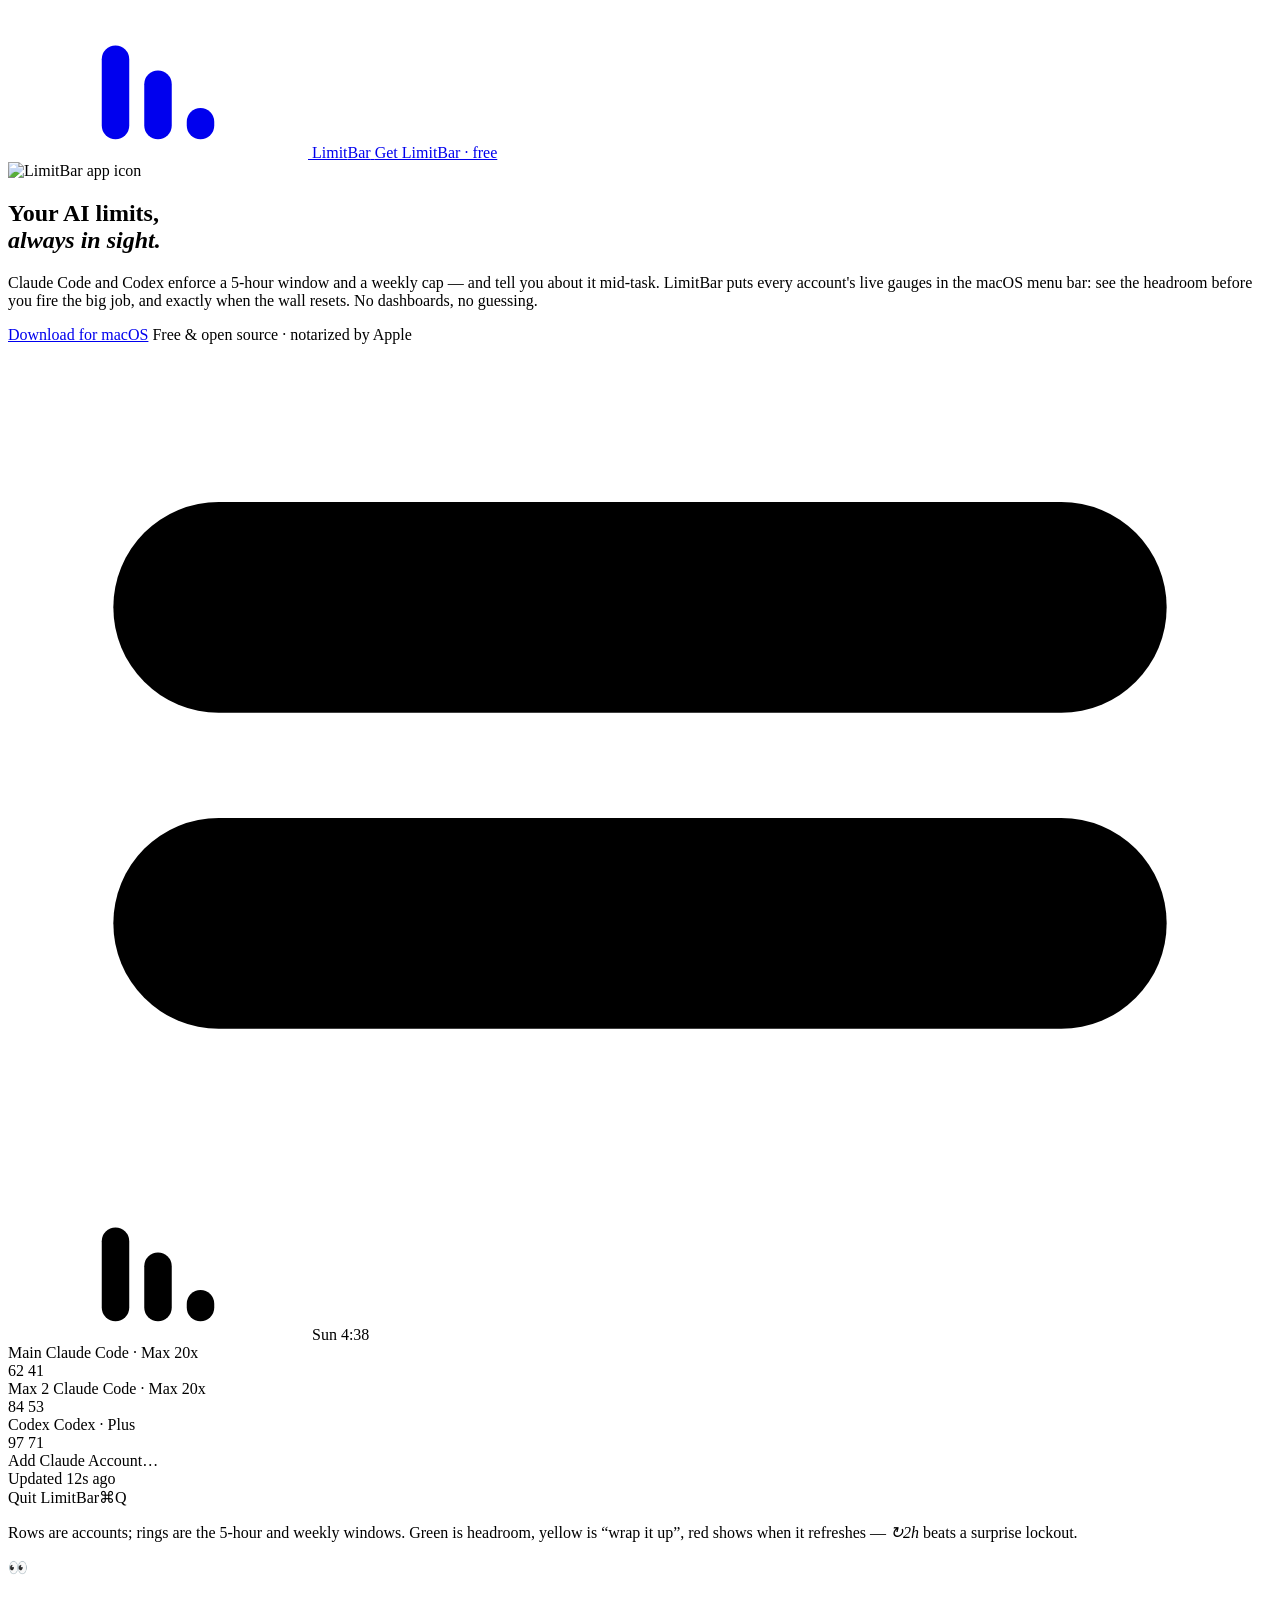
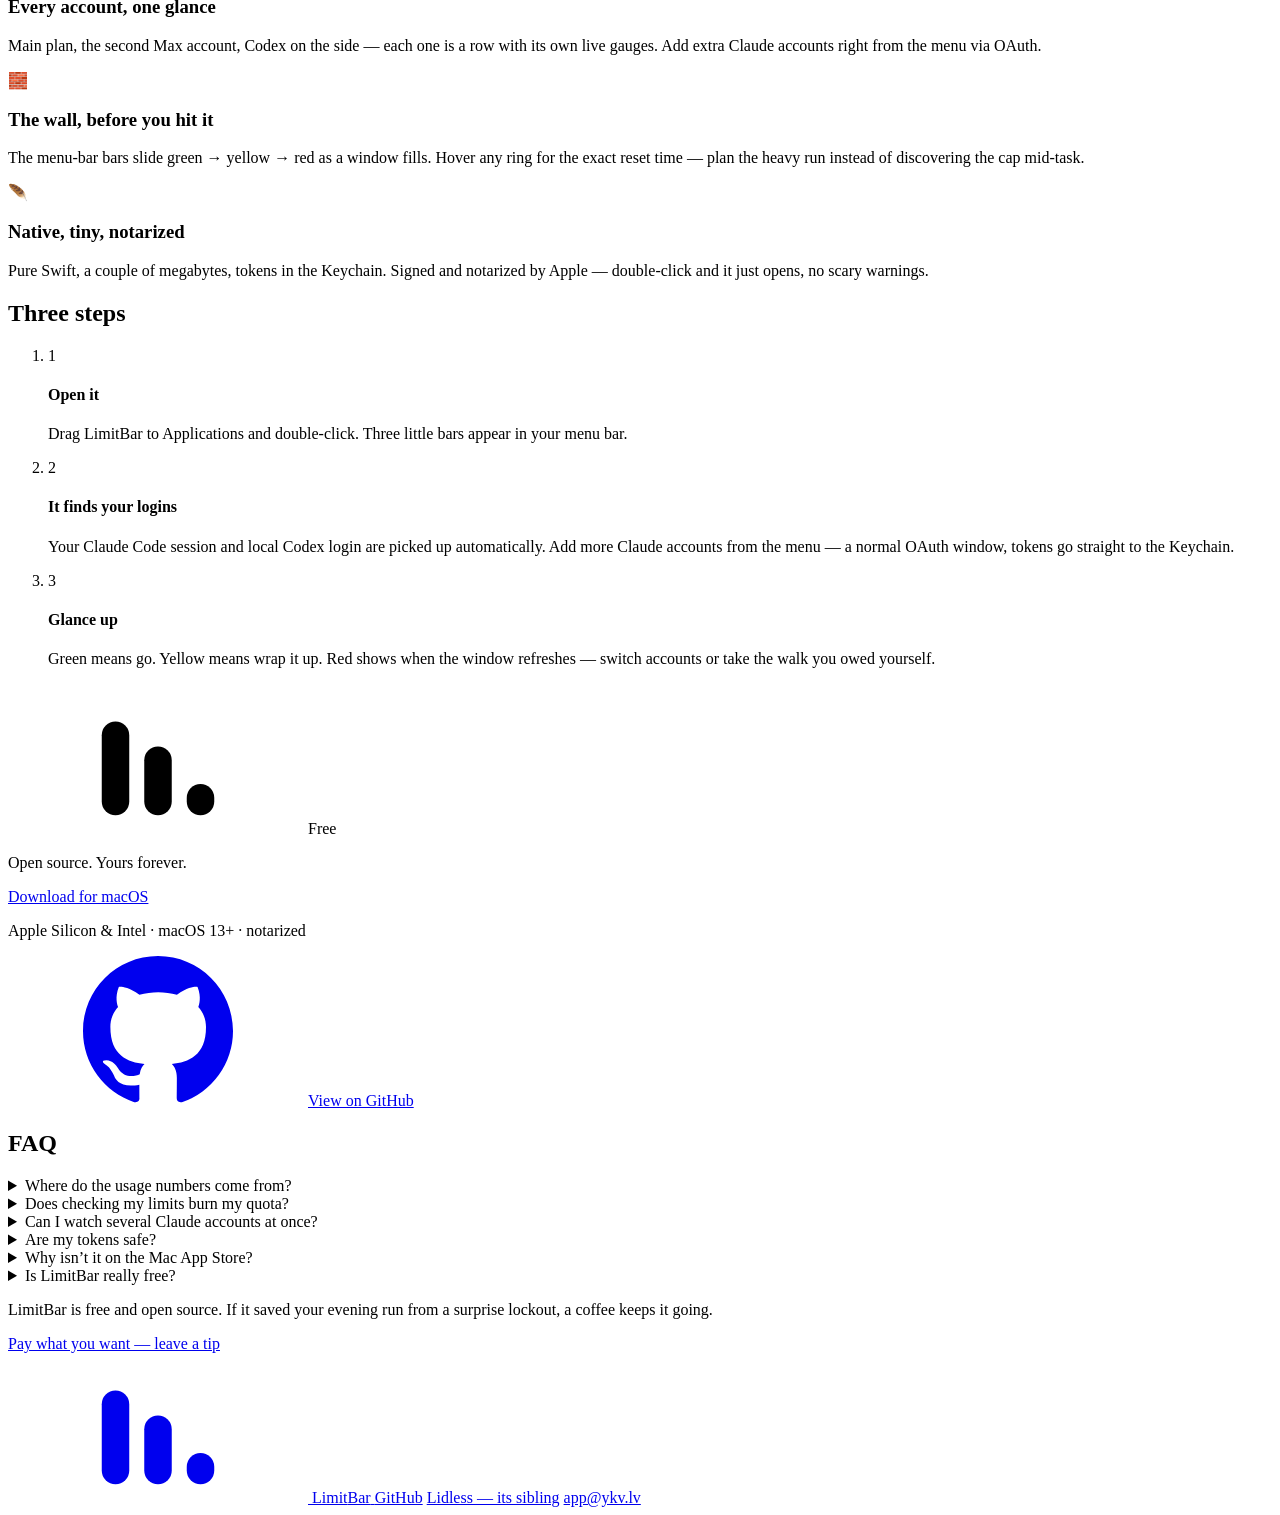
==== site/index.html @ d076dbce "feat: Umami-трекер на лендинге — сайт LimitBar заведён в stats.ykv.lv site-id 6cb26f94-9604-4eef-96f" ====
<!DOCTYPE html>
<html lang="en">
<head>
<meta charset="UTF-8" />
<meta name="viewport" content="width=device-width, initial-scale=1" />
<title>LimitBar — Claude Code &amp; Codex usage limits in your Mac menu bar</title>
<meta name="description" content="LimitBar is a tiny macOS menu-bar app that shows your Claude Code and Codex usage limits live — the 5-hour window and the weekly cap, for every account you run. Know there's headroom before you fire the big job, and see exactly when the wall resets. Free, open source, notarized by Apple." />
<meta name="keywords" content="claude code usage limit, claude code rate limit tracker, claude 5 hour window, claude weekly limit, codex usage limit, chatgpt codex quota, anthropic usage monitor menu bar, claude max limits, ai coding agent limits mac" />
<meta name="author" content="NORM — app@ykv.lv" />
<link rel="canonical" href="https://limitbar.app/" />
<meta property="og:title" content="LimitBar — your AI limits, always in sight" />
<meta property="og:description" content="Claude Code &amp; Codex usage across every account — live gauges in the macOS menu bar. 5-hour window, weekly cap, reset times. Free &amp; open source, notarized by Apple." />
<meta property="og:image" content="https://limitbar.app/assets/og.png" />
<meta property="og:image:width" content="1280" />
<meta property="og:image:height" content="640" />
<meta property="og:url" content="https://limitbar.app/" />
<meta property="og:type" content="website" />
<meta name="twitter:card" content="summary_large_image" />
<meta name="twitter:title" content="LimitBar — Claude Code &amp; Codex limits in your menu bar" />
<meta name="twitter:description" content="Live usage gauges for every Claude Code and Codex account — 5-hour window, weekly cap, reset times. Free &amp; open source." />
<meta name="twitter:image" content="https://limitbar.app/assets/og.png" />
<meta name="theme-color" content="#0a0a0e" />
<link rel="icon" type="image/png" sizes="32x32" href="/favicon-32.png" />
<link rel="icon" type="image/png" sizes="16x16" href="/favicon-16.png" />
<link rel="apple-touch-icon" href="/apple-touch-icon.png" />
<link rel="preconnect" href="https://fonts.googleapis.com" />
<link rel="preconnect" href="https://fonts.gstatic.com" crossorigin />
<link href="https://fonts.googleapis.com/css2?family=Inter:wght@400;500;600;700&family=Instrument+Serif:ital@0;1&display=swap" rel="stylesheet" />
<link rel="stylesheet" href="/styles.css" />
<script defer src="https://stats.ykv.lv/script.js" data-website-id="6cb26f94-9604-4eef-96fb-fe29b905bd7e"></script>

<script type="application/ld+json">
{
  "@context": "https://schema.org",
  "@type": "SoftwareApplication",
  "name": "LimitBar",
  "applicationCategory": "DeveloperApplication",
  "operatingSystem": "macOS 13 Ventura or later",
  "softwareVersion": "0.1",
  "description": "A tiny macOS menu-bar app that shows Claude Code and Codex usage limits live — the 5-hour window and the weekly cap for every account, with reset times. Built for developers running AI coding agents on subscription plans.",
  "url": "https://limitbar.app/",
  "downloadUrl": "https://github.com/sshykvlv/limitbar/releases/latest",
  "softwareHelp": "https://github.com/sshykvlv/limitbar",
  "license": "https://opensource.org/license/mit",
  "featureList": [
    "Live 5-hour and weekly usage gauges for Claude Code and Codex",
    "Multiple accounts side by side — add extra Claude accounts via OAuth",
    "Menu-bar bars turn yellow and red as a window fills up",
    "Exact reset times on hover, refresh countdown when a window is exhausted",
    "Tokens stay in the macOS Keychain; talks only to the official usage endpoints",
    "Universal binary (Apple Silicon + Intel), signed and notarized by Apple"
  ],
  "offers": { "@type": "Offer", "price": "0", "priceCurrency": "USD" },
  "author": { "@type": "Organization", "name": "NORM", "email": "app@ykv.lv" }
}
</script>
<script type="application/ld+json">
{
  "@context": "https://schema.org",
  "@type": "FAQPage",
  "mainEntity": [
    {
      "@type": "Question",
      "name": "Where do the usage numbers come from?",
      "acceptedAnswer": { "@type": "Answer", "text": "From the official usage endpoints, with your own tokens: Claude accounts use the same OAuth usage API the Claude apps read, and Codex uses your existing local login. The gauges show the same 5-hour and weekly windows the services enforce." }
    },
    {
      "@type": "Question",
      "name": "Does checking my limits burn my quota?",
      "acceptedAnswer": { "@type": "Answer", "text": "No. The usage endpoint is a metadata call, not a model request — polling it does not consume tokens or count against your windows." }
    },
    {
      "@type": "Question",
      "name": "Can I watch several Claude accounts at once?",
      "acceptedAnswer": { "@type": "Answer", "text": "Yes — that is the point. LimitBar picks up your main Claude Code login automatically and lets you add more accounts through the normal Claude OAuth flow. Each account gets its own row and its own gauges, and you can rename rows freely." }
    },
    {
      "@type": "Question",
      "name": "Are my tokens safe?",
      "acceptedAnswer": { "@type": "Answer", "text": "Tokens are stored in the macOS Keychain, never in plain files. LimitBar talks only to the official Anthropic and OpenAI endpoints, and every line of it is open source on GitHub." }
    },
    {
      "@type": "Question",
      "name": "Why isn't LimitBar on the Mac App Store?",
      "acceptedAnswer": { "@type": "Answer", "text": "It reads your existing CLI logins (like the local Codex session) to save you re-authenticating — the App Store sandbox forbids that. So it ships directly, signed and notarized by Apple, like most developer utilities." }
    },
    {
      "@type": "Question",
      "name": "Is LimitBar free?",
      "acceptedAnswer": { "@type": "Answer", "text": "Yes — free and open source under the MIT license. There is an optional tip jar if it saves you from a mid-task lockout." }
    }
  ]
}
</script>
</head>
<body>

<!-- brand glyph: three gauge bars, reused via <use> -->
<svg width="0" height="0" style="position:absolute" aria-hidden="true">
  <symbol id="bars" viewBox="0 0 24 24">
    <rect x="3"    y="6"  width="4.4" height="15" rx="2.2" fill="currentColor"/>
    <rect x="9.8"  y="10" width="4.4" height="11" rx="2.2" fill="currentColor"/>
    <rect x="16.6" y="16" width="4.4" height="5"  rx="2.2" fill="currentColor" class="bars-low"/>
  </symbol>
  <symbol id="gh" viewBox="0 0 16 16"><path fill="currentColor" fill-rule="evenodd" d="M8 0C3.58 0 0 3.58 0 8c0 3.54 2.29 6.53 5.47 7.59.4.07.55-.17.55-.38 0-.19-.01-.82-.01-1.49-2.01.37-2.53-.49-2.69-.94-.09-.23-.48-.94-.82-1.13-.28-.15-.68-.52-.01-.53.63-.01 1.08.58 1.23.82.72 1.21 1.87.87 2.33.66.07-.52.28-.87.51-1.07-1.78-.2-3.64-.89-3.64-3.95 0-.87.31-1.59.82-2.15-.08-.2-.36-1.02.08-2.12 0 0 .67-.21 2.2.82.64-.18 1.32-.27 2-.27.68 0 1.36.09 2 .27 1.53-1.04 2.2-.82 2.2-.82.44 1.1.16 1.92.08 2.12.51.56.82 1.27.82 2.15 0 3.07-1.87 3.75-3.65 3.95.29.25.54.73.54 1.48 0 1.07-.01 1.93-.01 2.2 0 .21.15.46.55.38A8.01 8.01 0 0016 8c0-4.42-3.58-8-8-8z"/></symbol>
</svg>

<header class="nav">
  <a class="brand" href="/">
    <svg class="brand-mark" aria-hidden="true"><use href="#bars"/></svg>
    <span class="brand-text">Limit<span class="brand-accent">Bar</span></span>
  </a>
  <a class="nav-buy" href="#get">Get LimitBar · free</a>
</header>

<main>
  <!-- HERO -->
  <section class="hero">
    <div class="glow" aria-hidden="true"></div>
    <img class="hero-icon" src="/assets/icon.png" alt="LimitBar app icon" width="160" height="160" />
    <h1>Your AI limits,<br /><em>always in sight.</em></h1>
    <p class="lede">Claude Code and Codex enforce a 5-hour window and a weekly cap — and tell you about it mid-task. LimitBar puts every account's live gauges in the macOS menu bar: see the headroom before you fire the big job, and exactly when the wall resets. No dashboards, no guessing.</p>
    <div class="cta-row">
      <a class="btn btn-primary" href="https://github.com/sshykvlv/limitbar/releases/latest/download/LimitBar.zip" data-umami-event="download">Download for macOS</a>
      <span class="trust">Free &amp; open source · notarized by Apple</span>
    </div>
  </section>

  <!-- SHOWCASE: macOS menu bar + dropdown with account rows -->
  <section class="showcase">
    <div class="screen">
      <div class="menubar">
        <svg class="mb-glyph" viewBox="0 0 24 16" aria-hidden="true"><rect x="2" y="3" width="20" height="4" rx="2"/><rect x="2" y="9" width="20" height="4" rx="2"/></svg>
        <span class="mb-highlight"><svg class="mb-bars" aria-hidden="true"><use href="#bars"/></svg></span>
        <span class="mb-clock">Wed 9:41</span>
      </div>
      <div class="menu" role="menu" aria-label="LimitBar menu">
        <div class="acct">
          <div class="acct-id">
            <span class="acct-name">Main</span>
            <span class="acct-svc claude">Claude Code · Max 20x</span>
          </div>
          <span class="ring g62" style="--v:62"><span>62</span></span>
          <span class="ring g41" style="--v:41"><span>41</span></span>
        </div>
        <div class="acct">
          <div class="acct-id">
            <span class="acct-name">Max 2</span>
            <span class="acct-svc claude">Claude Code · Max 20x</span>
          </div>
          <span class="ring warn" style="--v:84"><span>84</span></span>
          <span class="ring" style="--v:53"><span>53</span></span>
        </div>
        <div class="acct">
          <div class="acct-id">
            <span class="acct-name">Codex</span>
            <span class="acct-svc codex">Codex · Plus</span>
          </div>
          <span class="ring hot" style="--v:97"><span>97</span></span>
          <span class="ring" style="--v:71"><span>71</span></span>
        </div>
        <div class="mi-sep"></div>
        <div class="mi"><span class="mi-label">Add Claude Account…</span></div>
        <div class="mi mi-dim"><span class="mi-label">Updated 12s ago</span></div>
        <div class="mi-sep"></div>
        <div class="mi"><span class="mi-label">Quit LimitBar</span><span class="mi-kbd">⌘Q</span></div>
      </div>
    </div>
    <p class="showcase-cap">Rows are accounts; rings are the 5-hour and weekly windows. Green is headroom, yellow is “wrap it up”, red shows when it refreshes — <em>↻2h</em> beats a surprise lockout.</p>
  </section>

  <!-- HIGHLIGHTS -->
  <section class="bites">
    <div class="bite">
      <span class="emoji">👀</span>
      <h3>Every account, one glance</h3>
      <p>Main plan, the second Max account, Codex on the side — each one is a row with its own live gauges. Add extra Claude accounts right from the menu via OAuth.</p>
    </div>
    <div class="bite">
      <span class="emoji">🧱</span>
      <h3>The wall, before you hit it</h3>
      <p>The menu-bar bars slide green → yellow → red as a window fills. Hover any ring for the exact reset time — plan the heavy run instead of discovering the cap mid-task.</p>
    </div>
    <div class="bite">
      <span class="emoji">🪶</span>
      <h3>Native, tiny, notarized</h3>
      <p>Pure Swift, a couple of megabytes, tokens in the Keychain. Signed and notarized by Apple — double-click and it just opens, no scary warnings.</p>
    </div>
  </section>

  <!-- HOW -->
  <section class="how">
    <h2>Three steps</h2>
    <ol class="steps">
      <li><span class="num">1</span><div><h4>Open it</h4><p>Drag LimitBar to Applications and double-click. Three little bars appear in your menu bar.</p></div></li>
      <li><span class="num">2</span><div><h4>It finds your logins</h4><p>Your Claude Code session and local Codex login are picked up automatically. Add more Claude accounts from the menu — a normal OAuth window, tokens go straight to the Keychain.</p></div></li>
      <li><span class="num">3</span><div><h4>Glance up</h4><p>Green means go. Yellow means wrap it up. Red shows when the window refreshes — switch accounts or take the walk you owed yourself.</p></div></li>
    </ol>
  </section>

  <!-- GET -->
  <section class="buy" id="get">
    <div class="price-card">
      <p class="price"><svg class="price-mark" aria-hidden="true"><use href="#bars"/></svg>Free</p>
      <p class="price-sub">Open source. Yours forever.</p>
      <a class="btn btn-primary" href="https://github.com/sshykvlv/limitbar/releases/latest/download/LimitBar.zip" data-umami-event="download">Download for macOS</a>
      <p class="price-meta">Apple Silicon &amp; Intel · macOS 13+ · notarized</p>
      <a class="btn btn-ghost btn-gh" href="https://github.com/sshykvlv/limitbar" data-umami-event="github"><svg class="gh-mark" aria-hidden="true"><use href="#gh"/></svg>View on GitHub</a>
    </div>
  </section>

  <!-- FAQ -->
  <section class="faq">
    <h2>FAQ</h2>
    <div class="faq-list">
      <details>
        <summary>Where do the usage numbers come from?</summary>
        <p>From the official usage endpoints, with your own tokens: Claude accounts use the same OAuth usage API the Claude apps read, and Codex uses your existing local login. The gauges show the same 5-hour and weekly windows the services enforce.</p>
      </details>
      <details>
        <summary>Does checking my limits burn my quota?</summary>
        <p>No. The usage endpoint is a metadata call, not a model request — polling it doesn’t consume tokens or count against your windows.</p>
      </details>
      <details>
        <summary>Can I watch several Claude accounts at once?</summary>
        <p>Yes — that’s the point. LimitBar picks up your main Claude Code login automatically and lets you add more accounts through the normal Claude OAuth flow. Each account gets its own row and its own gauges, and you can rename rows freely.</p>
      </details>
      <details>
        <summary>Are my tokens safe?</summary>
        <p>Tokens live in the macOS Keychain, never in plain files. LimitBar talks only to the official Anthropic and OpenAI endpoints, and every line of it is open source on GitHub.</p>
      </details>
      <details>
        <summary>Why isn’t it on the Mac App Store?</summary>
        <p>It reads your existing CLI logins (like the local Codex session) to save you re-authenticating — the App Store sandbox forbids that. So it ships directly, signed and notarized by Apple, like most developer utilities.</p>
      </details>
      <details>
        <summary>Is LimitBar really free?</summary>
        <p>Yes — free and open source under the MIT license. There’s an optional tip jar if it saves you from a mid-task lockout.</p>
      </details>
    </div>
  </section>

  <!-- TIP -->
  <section class="tipbar">
    <p class="tip-pitch">LimitBar is free and open source. If it saved your evening run from a surprise lockout, a coffee keeps it going.</p>
    <a class="btn btn-ghost" href="https://buy.stripe.com/5kQ14ogr4dq9fky4Mm0Jq02" data-umami-event="tip">Pay what you want — leave a tip</a>
  </section>
</main>

<footer class="footer">
  <a class="brand brand-sm" href="/">
    <svg class="brand-mark" aria-hidden="true"><use href="#bars"/></svg>
    <span class="brand-text">Limit<span class="brand-accent">Bar</span></span>
  </a>
  <span class="footer-links">
    <a href="https://github.com/sshykvlv/limitbar" data-umami-event="github">GitHub</a>
    <a href="https://lidless.ykv.lv/">Lidless — its sibling</a>
    <a href="mailto:app@ykv.lv">app@ykv.lv</a>
  </span>
</footer>

<script>
  // Live menu-bar clock — real weekday + time, like the real thing.
  (function () {
    function pad(n) { return (n < 10 ? '0' : '') + n; }
    function tick() {
      var d = new Date();
      var wd = d.toLocaleDateString('en-US', { weekday: 'short' });
      var el = document.querySelector('.mb-clock');
      if (el) el.textContent = wd + ' ' + d.getHours() + ':' + pad(d.getMinutes());
    }
    tick();
    setInterval(tick, 1000);
  })();
</script>

</body>
</html>
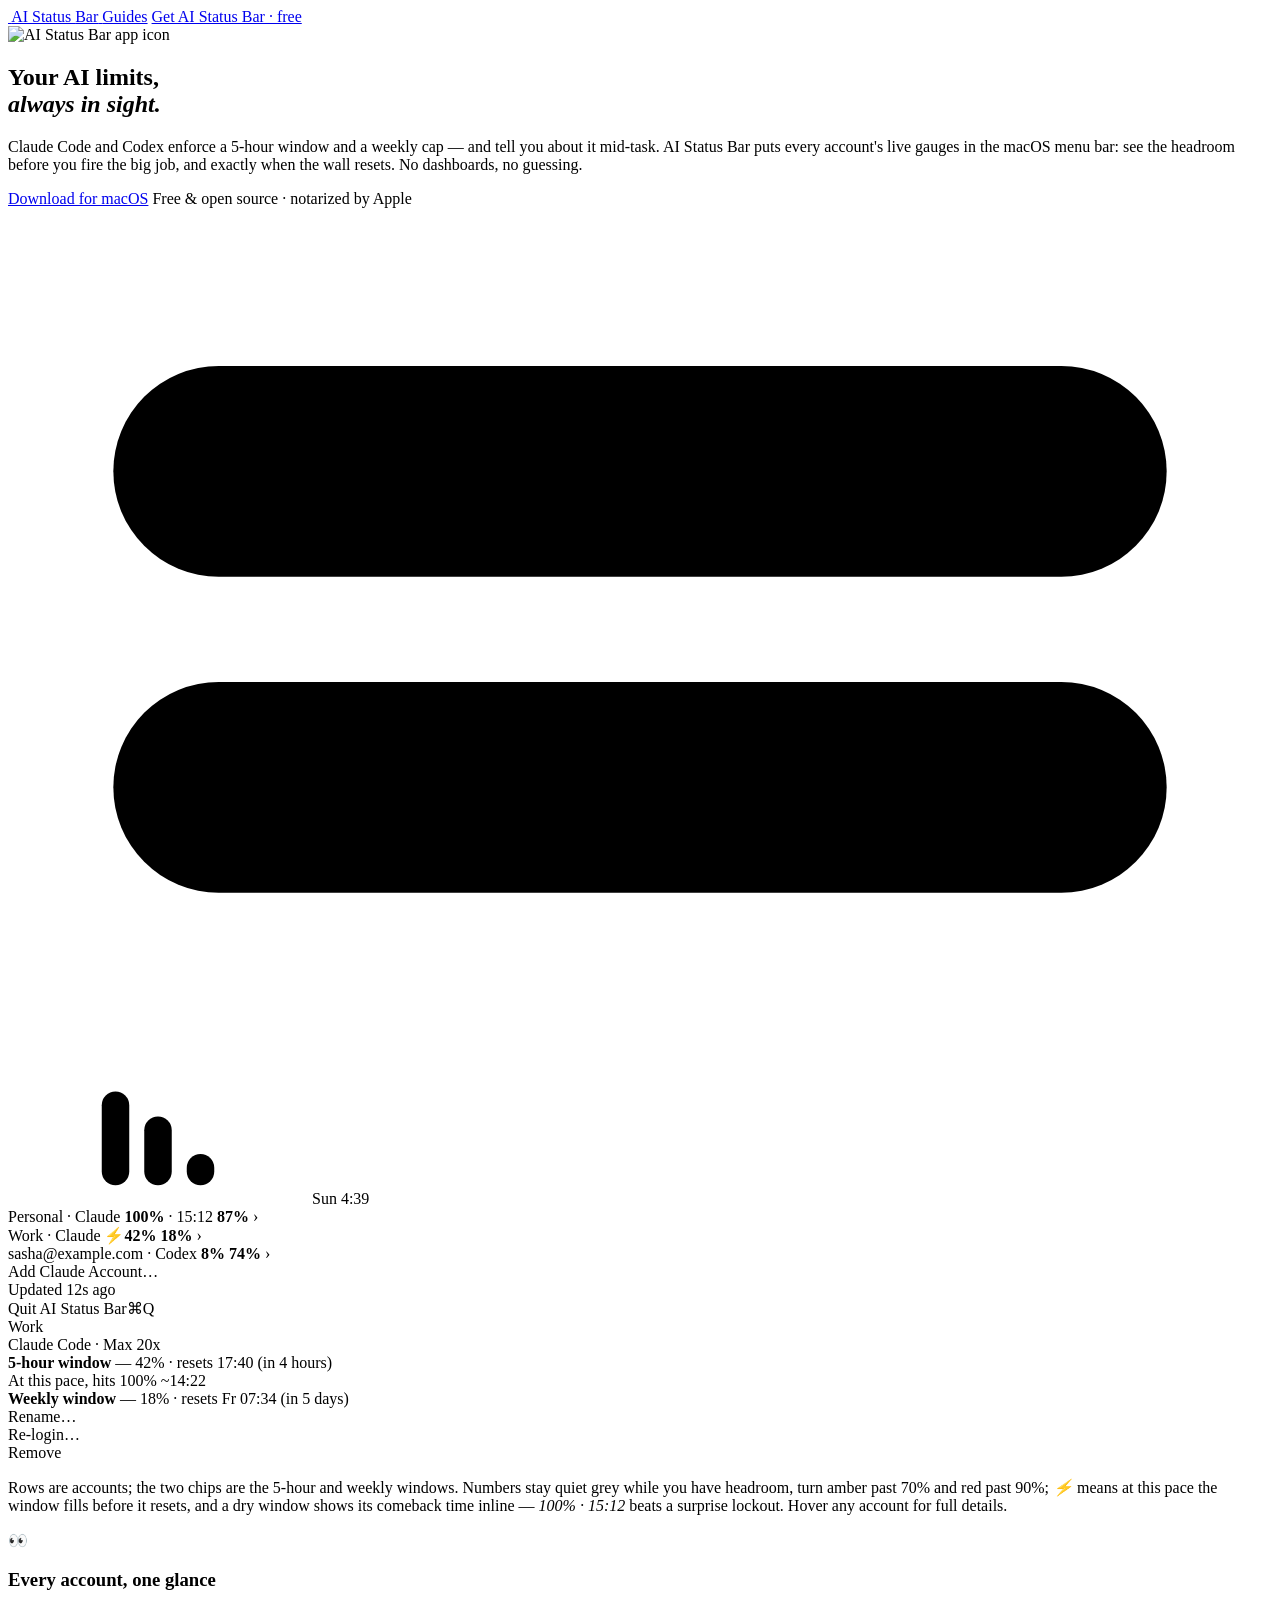
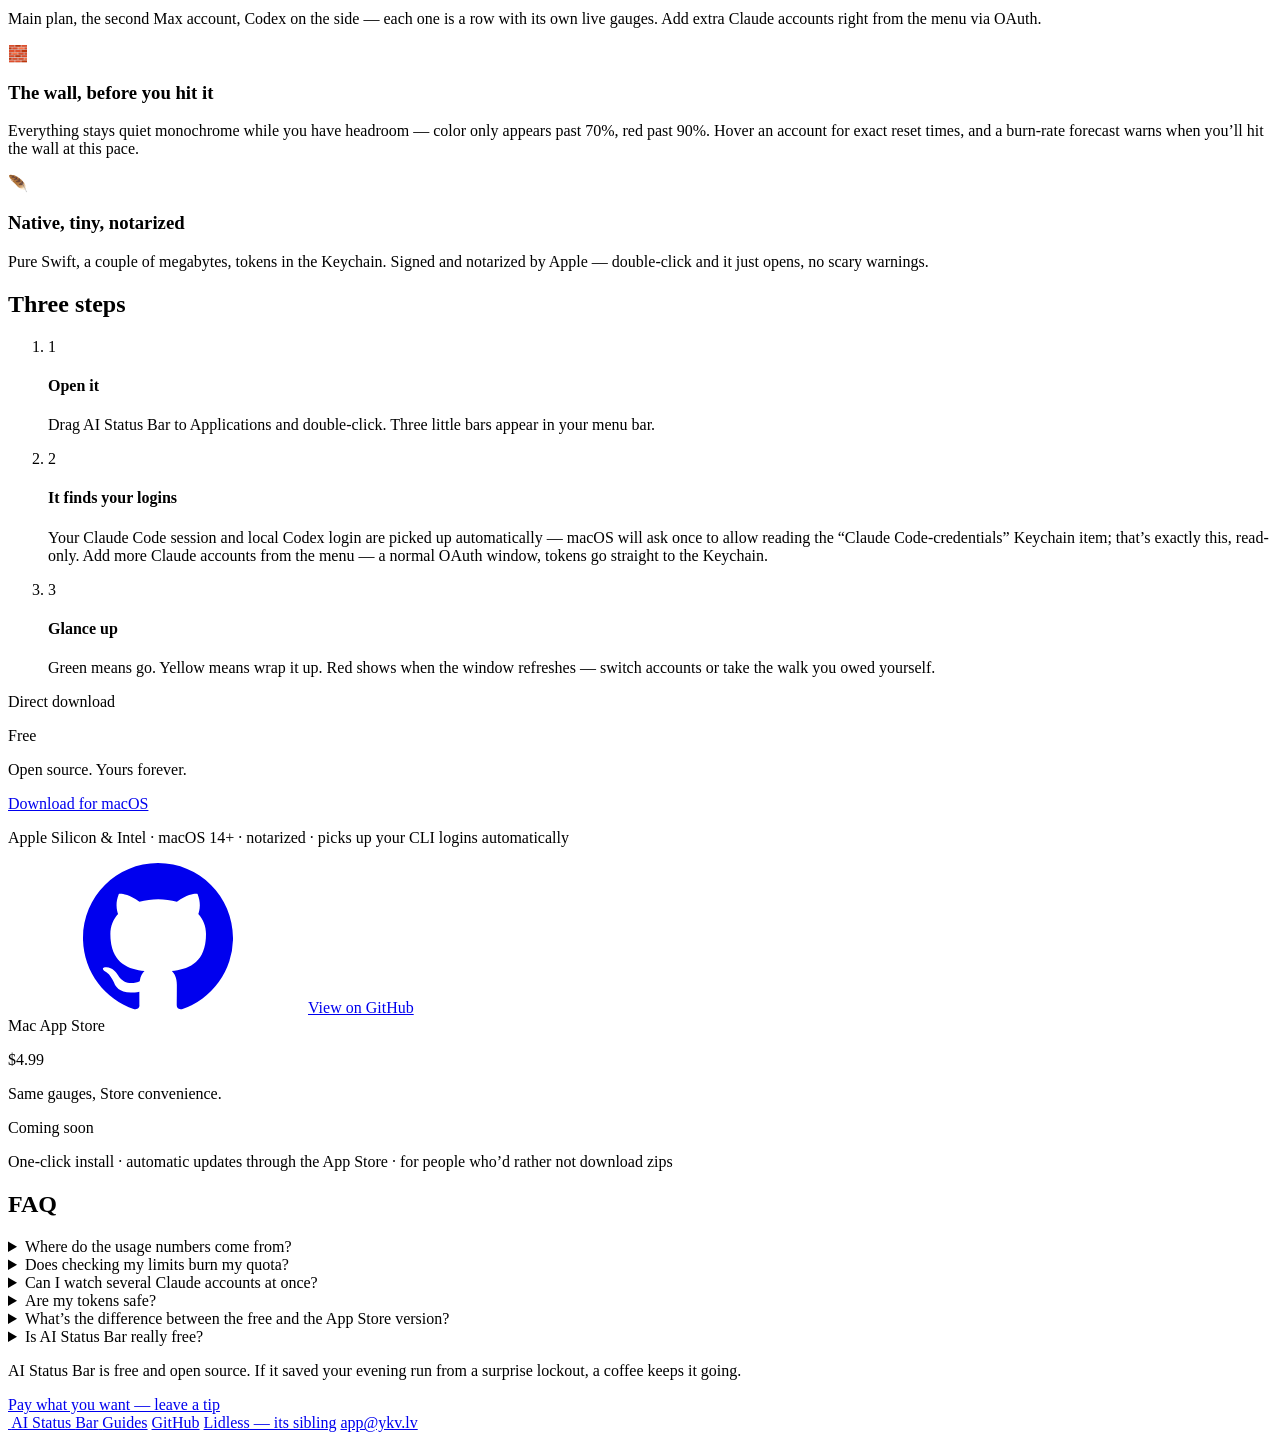
==== commit 0830e8ba: "feat: carry flat AI identity across website" ====
--- a/site/index.html
+++ b/site/index.html
@@ -3,23 +3,23 @@
 <head>
 <meta charset="UTF-8" />
 <meta name="viewport" content="width=device-width, initial-scale=1" />
-<title>LimitBar — Claude Code &amp; Codex usage limits in your Mac menu bar</title>
-<meta name="description" content="LimitBar is a tiny macOS menu-bar app that shows your Claude Code and Codex usage limits live — the 5-hour window and the weekly cap, for every account you run. Know there's headroom before you fire the big job, and see exactly when the wall resets. Free, open source, notarized by Apple." />
+<title>AI Status Bar — Claude Code &amp; Codex usage limits in your Mac menu bar</title>
+<meta name="description" content="AI Status Bar is a tiny macOS menu-bar app that shows your Claude Code and Codex usage limits live — the 5-hour window and the weekly cap, for every account you run. Know there's headroom before you fire the big job, and see exactly when the wall resets. Free, open source, notarized by Apple." />
 <meta name="keywords" content="claude code usage limit, claude code rate limit tracker, claude 5 hour window, claude weekly limit, codex usage limit, chatgpt codex quota, anthropic usage monitor menu bar, claude max limits, ai coding agent limits mac" />
 <meta name="author" content="NORM — app@ykv.lv" />
-<link rel="canonical" href="https://limitbar.app/" />
-<meta property="og:title" content="LimitBar — your AI limits, always in sight" />
+<link rel="canonical" href="https://aistatusbar.ykv.lv/" />
+<meta property="og:title" content="AI Status Bar — your AI limits, always in sight" />
 <meta property="og:description" content="Claude Code &amp; Codex usage across every account — live gauges in the macOS menu bar. 5-hour window, weekly cap, reset times. Free &amp; open source, notarized by Apple." />
-<meta property="og:image" content="https://limitbar.app/assets/og.png" />
+<meta property="og:image" content="https://aistatusbar.ykv.lv/assets/og.png" />
 <meta property="og:image:width" content="1280" />
 <meta property="og:image:height" content="640" />
-<meta property="og:url" content="https://limitbar.app/" />
+<meta property="og:url" content="https://aistatusbar.ykv.lv/" />
 <meta property="og:type" content="website" />
 <meta name="twitter:card" content="summary_large_image" />
-<meta name="twitter:title" content="LimitBar — Claude Code &amp; Codex limits in your menu bar" />
+<meta name="twitter:title" content="AI Status Bar — Claude Code &amp; Codex limits in your menu bar" />
 <meta name="twitter:description" content="Live usage gauges for every Claude Code and Codex account — 5-hour window, weekly cap, reset times. Free &amp; open source." />
-<meta name="twitter:image" content="https://limitbar.app/assets/og.png" />
-<meta name="theme-color" content="#0a0a0e" />
+<meta name="twitter:image" content="https://aistatusbar.ykv.lv/assets/og.png" />
+<meta name="theme-color" content="#eef0f3" />
 <link rel="icon" type="image/png" sizes="32x32" href="/favicon-32.png" />
 <link rel="icon" type="image/png" sizes="16x16" href="/favicon-16.png" />
 <link rel="apple-touch-icon" href="/apple-touch-icon.png" />
@@ -33,20 +33,20 @@
 {
   "@context": "https://schema.org",
   "@type": "SoftwareApplication",
-  "name": "LimitBar",
+  "name": "AI Status Bar",
   "applicationCategory": "DeveloperApplication",
-  "operatingSystem": "macOS 13 Ventura or later",
+  "operatingSystem": "macOS 14 Sonoma or later",
   "softwareVersion": "0.1",
   "description": "A tiny macOS menu-bar app that shows Claude Code and Codex usage limits live — the 5-hour window and the weekly cap for every account, with reset times. Built for developers running AI coding agents on subscription plans.",
-  "url": "https://limitbar.app/",
-  "downloadUrl": "https://github.com/sshykvlv/limitbar/releases/latest",
-  "softwareHelp": "https://github.com/sshykvlv/limitbar",
+  "url": "https://aistatusbar.ykv.lv/",
+  "downloadUrl": "https://github.com/sshykvlv/ai-status-bar/releases/latest",
+  "softwareHelp": "https://github.com/sshykvlv/ai-status-bar",
   "license": "https://opensource.org/license/mit",
   "featureList": [
     "Live 5-hour and weekly usage gauges for Claude Code and Codex",
     "Multiple accounts side by side — add extra Claude accounts via OAuth",
     "Menu-bar bars turn yellow and red as a window fills up",
-    "Exact reset times on hover, refresh countdown when a window is exhausted",
+    "Exact reset times one hover away — and shown inline the moment a window runs dry",
     "Tokens stay in the macOS Keychain; talks only to the official usage endpoints",
     "Universal binary (Apple Silicon + Intel), signed and notarized by Apple"
   ],
@@ -72,22 +72,22 @@
     {
       "@type": "Question",
       "name": "Can I watch several Claude accounts at once?",
-      "acceptedAnswer": { "@type": "Answer", "text": "Yes — that is the point. LimitBar picks up your main Claude Code login automatically and lets you add more accounts through the normal Claude OAuth flow. Each account gets its own row and its own gauges, and you can rename rows freely." }
+      "acceptedAnswer": { "@type": "Answer", "text": "Yes — that is the point. AI Status Bar picks up your main Claude Code login automatically and lets you add more accounts through the normal Claude OAuth flow. Each account gets its own row and its own gauges, and you can rename rows freely." }
     },
     {
       "@type": "Question",
       "name": "Are my tokens safe?",
-      "acceptedAnswer": { "@type": "Answer", "text": "Tokens are stored in the macOS Keychain, never in plain files. LimitBar talks only to the official Anthropic and OpenAI endpoints, and every line of it is open source on GitHub." }
-    },
-    {
-      "@type": "Question",
-      "name": "Why isn't LimitBar on the Mac App Store?",
-      "acceptedAnswer": { "@type": "Answer", "text": "It reads your existing CLI logins (like the local Codex session) to save you re-authenticating — the App Store sandbox forbids that. So it ships directly, signed and notarized by Apple, like most developer utilities." }
-    },
-    {
-      "@type": "Question",
-      "name": "Is LimitBar free?",
-      "acceptedAnswer": { "@type": "Answer", "text": "Yes — free and open source under the MIT license. There is an optional tip jar if it saves you from a mid-task lockout." }
+      "acceptedAnswer": { "@type": "Answer", "text": "Tokens are stored in the macOS Keychain, never in plain files. AI Status Bar talks only to the official Anthropic and OpenAI endpoints, and every line of it is open source on GitHub." }
+    },
+    {
+      "@type": "Question",
+      "name": "What is the difference between the free and the App Store version?",
+      "acceptedAnswer": { "@type": "Answer", "text": "The gauges are identical. The free direct download picks up existing CLI logins automatically; the paid Mac App Store build (coming soon) trades that for one-click install and automatic updates through the Store, with a one-time OAuth sign-in instead." }
+    },
+    {
+      "@type": "Question",
+      "name": "Is AI Status Bar free?",
+      "acceptedAnswer": { "@type": "Answer", "text": "The direct download is free and open source under the MIT license, forever. A paid Mac App Store convenience build of the same app is coming for people who prefer the Store. There is an optional tip jar as well." }
     }
   ]
 }
@@ -95,7 +95,7 @@
 </head>
 <body>
 
-<!-- brand glyph: three gauge bars, reused via <use> -->
+<!-- UI sprites: dynamic menu-bar gauges + GitHub mark -->
 <svg width="0" height="0" style="position:absolute" aria-hidden="true">
   <symbol id="bars" viewBox="0 0 24 24">
     <rect x="3"    y="6"  width="4.4" height="15" rx="2.2" fill="currentColor"/>
@@ -107,26 +107,27 @@
 
 <header class="nav">
   <a class="brand" href="/">
-    <svg class="brand-mark" aria-hidden="true"><use href="#bars"/></svg>
-    <span class="brand-text">Limit<span class="brand-accent">Bar</span></span>
+    <img class="brand-mark" src="/assets/ai-mark.svg" alt="" aria-hidden="true" />
+    <span class="brand-text">AI Status <span class="brand-accent">Bar</span></span>
   </a>
-  <a class="nav-buy" href="#get">Get LimitBar · free</a>
+  <span class="nav-links"><a href="/guides/">Guides</a></span>
+  <a class="nav-buy" href="#get">Get AI Status Bar · free</a>
 </header>
 
 <main>
   <!-- HERO -->
   <section class="hero">
     <div class="glow" aria-hidden="true"></div>
-    <img class="hero-icon" src="/assets/icon.png" alt="LimitBar app icon" width="160" height="160" />
+    <img class="hero-icon" src="/assets/icon.png" alt="AI Status Bar app icon" width="160" height="160" />
     <h1>Your AI limits,<br /><em>always in sight.</em></h1>
-    <p class="lede">Claude Code and Codex enforce a 5-hour window and a weekly cap — and tell you about it mid-task. LimitBar puts every account's live gauges in the macOS menu bar: see the headroom before you fire the big job, and exactly when the wall resets. No dashboards, no guessing.</p>
+    <p class="lede">Claude Code and Codex enforce a 5-hour window and a weekly cap — and tell you about it mid-task. AI Status Bar puts every account's live gauges in the macOS menu bar: see the headroom before you fire the big job, and exactly when the wall resets. No dashboards, no guessing.</p>
     <div class="cta-row">
-      <a class="btn btn-primary" href="https://github.com/sshykvlv/limitbar/releases/latest/download/LimitBar.zip" data-umami-event="download">Download for macOS</a>
+      <a class="btn btn-primary" href="https://github.com/sshykvlv/ai-status-bar/releases/latest/download/AIStatusBar.zip" data-umami-event="download">Download for macOS</a>
       <span class="trust">Free &amp; open source · notarized by Apple</span>
     </div>
   </section>
 
-  <!-- SHOWCASE: macOS menu bar + dropdown with account rows -->
+  <!-- SHOWCASE: реальный вид — полоса менюбара с фейдом по краям + плавающее меню (паттерн Lidless) -->
   <section class="showcase">
     <div class="screen">
       <div class="menubar">
@@ -134,39 +135,52 @@
         <span class="mb-highlight"><svg class="mb-bars" aria-hidden="true"><use href="#bars"/></svg></span>
         <span class="mb-clock">Wed 9:41</span>
       </div>
-      <div class="menu" role="menu" aria-label="LimitBar menu">
+      <div class="menu" role="menu" aria-label="AI Status Bar menu">
         <div class="acct">
-          <div class="acct-id">
-            <span class="acct-name">Main</span>
-            <span class="acct-svc claude">Claude Code · Max 20x</span>
-          </div>
-          <span class="ring g62" style="--v:62"><span>62</span></span>
-          <span class="ring g41" style="--v:41"><span>41</span></span>
+          <span class="acct-line"><span class="acct-name">Personal</span><span class="acct-sfx"> · Claude</span></span>
+          <span class="chips">
+            <span class="chip"><b class="hot">100%</b><span class="rst"> · 15:12</span></span>
+            <span class="chip"><b class="warn">87%</b></span>
+          </span>
+          <span class="chev">›</span>
+        </div>
+        <div class="acct acct-open">
+          <span class="acct-line"><span class="acct-name">Work</span><span class="acct-sfx"> · Claude</span></span>
+          <span class="chips">
+            <span class="chip"><span class="bolt">⚡</span><b>42%</b></span>
+            <span class="chip"><b>18%</b></span>
+          </span>
+          <span class="chev">›</span>
         </div>
         <div class="acct">
-          <div class="acct-id">
-            <span class="acct-name">Max 2</span>
-            <span class="acct-svc claude">Claude Code · Max 20x</span>
-          </div>
-          <span class="ring warn" style="--v:84"><span>84</span></span>
-          <span class="ring" style="--v:53"><span>53</span></span>
-        </div>
-        <div class="acct">
-          <div class="acct-id">
-            <span class="acct-name">Codex</span>
-            <span class="acct-svc codex">Codex · Plus</span>
-          </div>
-          <span class="ring hot" style="--v:97"><span>97</span></span>
-          <span class="ring" style="--v:71"><span>71</span></span>
+          <span class="acct-line"><span class="acct-name">sasha@example.com</span><span class="acct-sfx"> · Codex</span></span>
+          <span class="chips">
+            <span class="chip"><b>8%</b></span>
+            <span class="chip"><b class="warn">74%</b></span>
+          </span>
+          <span class="chev">›</span>
         </div>
         <div class="mi-sep"></div>
         <div class="mi"><span class="mi-label">Add Claude Account…</span></div>
         <div class="mi mi-dim"><span class="mi-label">Updated 12s ago</span></div>
         <div class="mi-sep"></div>
-        <div class="mi"><span class="mi-label">Quit LimitBar</span><span class="mi-kbd">⌘Q</span></div>
+        <div class="mi"><span class="mi-label">Quit AI Status Bar</span><span class="mi-kbd">⌘Q</span></div>
       </div>
-    </div>
-    <p class="showcase-cap">Rows are accounts; rings are the 5-hour and weekly windows. Green is headroom, yellow is “wrap it up”, red shows when it refreshes — <em>↻2h</em> beats a surprise lockout.</p>
+      <div class="submenu" aria-label="Account details">
+        <div class="smi smi-title">Work</div>
+        <div class="smi smi-dim">Claude Code · Max 20x</div>
+        <div class="mi-sep"></div>
+        <div class="smi"><b>5-hour window</b> — 42%<span class="smi-rst"> · resets 17:40 (in 4 hours)</span></div>
+        <div class="smi smi-fc">At this pace, hits 100% ~14:22</div>
+        <div class="smi"><b>Weekly window</b> — 18%<span class="smi-rst"> · resets Fr 07:34 (in 5 days)</span></div>
+        <div class="mi-sep"></div>
+        <div class="smi smi-act">Rename…</div>
+        <div class="smi smi-act">Re-login…</div>
+        <div class="mi-sep"></div>
+        <div class="smi smi-act">Remove</div>
+      </div>
+    </div>
+    <p class="showcase-cap">Rows are accounts; the two chips are the 5-hour and weekly windows. Numbers stay quiet grey while you have headroom, turn amber past 70% and red past 90%; <em class="fc">⚡</em> means at this pace the window fills before it resets, and a dry window shows its comeback time inline — <em>100% · 15:12</em> beats a surprise lockout. Hover any account for full details.</p>
   </section>
 
   <!-- HIGHLIGHTS -->
@@ -179,7 +193,7 @@
     <div class="bite">
       <span class="emoji">🧱</span>
       <h3>The wall, before you hit it</h3>
-      <p>The menu-bar bars slide green → yellow → red as a window fills. Hover any ring for the exact reset time — plan the heavy run instead of discovering the cap mid-task.</p>
+      <p>Everything stays quiet monochrome while you have headroom — color only appears past 70%, red past 90%. Hover an account for exact reset times, and a burn-rate forecast warns when you’ll hit the wall at this pace.</p>
     </div>
     <div class="bite">
       <span class="emoji">🪶</span>
@@ -192,20 +206,30 @@
   <section class="how">
     <h2>Three steps</h2>
     <ol class="steps">
-      <li><span class="num">1</span><div><h4>Open it</h4><p>Drag LimitBar to Applications and double-click. Three little bars appear in your menu bar.</p></div></li>
-      <li><span class="num">2</span><div><h4>It finds your logins</h4><p>Your Claude Code session and local Codex login are picked up automatically. Add more Claude accounts from the menu — a normal OAuth window, tokens go straight to the Keychain.</p></div></li>
+      <li><span class="num">1</span><div><h4>Open it</h4><p>Drag AI Status Bar to Applications and double-click. Three little bars appear in your menu bar.</p></div></li>
+      <li><span class="num">2</span><div><h4>It finds your logins</h4><p>Your Claude Code session and local Codex login are picked up automatically — macOS will ask once to allow reading the “Claude Code-credentials” Keychain item; that’s exactly this, read-only. Add more Claude accounts from the menu — a normal OAuth window, tokens go straight to the Keychain.</p></div></li>
       <li><span class="num">3</span><div><h4>Glance up</h4><p>Green means go. Yellow means wrap it up. Red shows when the window refreshes — switch accounts or take the walk you owed yourself.</p></div></li>
     </ol>
   </section>
 
-  <!-- GET -->
+  <!-- GET: direct build is free & open source; a paid App Store build is planned -->
   <section class="buy" id="get">
     <div class="price-card">
-      <p class="price"><svg class="price-mark" aria-hidden="true"><use href="#bars"/></svg>Free</p>
+      <span class="price-badge">Direct download</span>
+      <p class="price"><img class="price-mark" src="/assets/ai-mark.svg" alt="" aria-hidden="true" />Free</p>
       <p class="price-sub">Open source. Yours forever.</p>
-      <a class="btn btn-primary" href="https://github.com/sshykvlv/limitbar/releases/latest/download/LimitBar.zip" data-umami-event="download">Download for macOS</a>
-      <p class="price-meta">Apple Silicon &amp; Intel · macOS 13+ · notarized</p>
-      <a class="btn btn-ghost btn-gh" href="https://github.com/sshykvlv/limitbar" data-umami-event="github"><svg class="gh-mark" aria-hidden="true"><use href="#gh"/></svg>View on GitHub</a>
+      <span class="spacer"></span>
+      <a class="btn btn-primary" href="https://github.com/sshykvlv/ai-status-bar/releases/latest/download/AIStatusBar.zip" data-umami-event="download">Download for macOS</a>
+      <p class="price-meta">Apple Silicon &amp; Intel · macOS 14+ · notarized · picks up your CLI logins automatically</p>
+      <a class="btn btn-ghost btn-gh" href="https://github.com/sshykvlv/ai-status-bar" data-umami-event="github"><svg class="gh-mark" aria-hidden="true"><use href="#gh"/></svg>View on GitHub</a>
+    </div>
+    <div class="price-card">
+      <span class="price-badge">Mac App Store</span>
+      <p class="price">$4.99</p>
+      <p class="price-sub">Same gauges, Store convenience.</p>
+      <span class="spacer"></span>
+      <span class="btn btn-soon">Coming soon</span>
+      <p class="price-meta">One-click install · automatic updates through the App Store · for people who’d rather not download zips</p>
     </div>
   </section>
 
@@ -223,37 +247,38 @@
       </details>
       <details>
         <summary>Can I watch several Claude accounts at once?</summary>
-        <p>Yes — that’s the point. LimitBar picks up your main Claude Code login automatically and lets you add more accounts through the normal Claude OAuth flow. Each account gets its own row and its own gauges, and you can rename rows freely.</p>
+        <p>Yes — that’s the point. AI Status Bar picks up your main Claude Code login automatically and lets you add more accounts through the normal Claude OAuth flow. Each account gets its own row and its own gauges, and you can rename rows freely.</p>
       </details>
       <details>
         <summary>Are my tokens safe?</summary>
-        <p>Tokens live in the macOS Keychain, never in plain files. LimitBar talks only to the official Anthropic and OpenAI endpoints, and every line of it is open source on GitHub.</p>
-      </details>
-      <details>
-        <summary>Why isn’t it on the Mac App Store?</summary>
-        <p>It reads your existing CLI logins (like the local Codex session) to save you re-authenticating — the App Store sandbox forbids that. So it ships directly, signed and notarized by Apple, like most developer utilities.</p>
-      </details>
-      <details>
-        <summary>Is LimitBar really free?</summary>
-        <p>Yes — free and open source under the MIT license. There’s an optional tip jar if it saves you from a mid-task lockout.</p>
+        <p>Tokens live in the macOS Keychain, never in plain files. AI Status Bar talks only to the official Anthropic and OpenAI endpoints, and every line of it is open source on GitHub.</p>
+      </details>
+      <details>
+        <summary>What’s the difference between the free and the App Store version?</summary>
+        <p>The gauges are identical. The free direct download can pick up your existing CLI logins automatically — the App Store sandbox doesn’t allow that, so the Store build asks you to sign in to Claude once (normal OAuth) and to point it at your Codex folder. In exchange you get one-click install and automatic updates through the Store. Pick whichever fits you; the direct build stays free and open source either way.</p>
+      </details>
+      <details>
+        <summary>Is AI Status Bar really free?</summary>
+        <p>The direct download is — free and open source under the MIT license, forever. The upcoming Mac App Store version is a paid convenience build of the same app, for people who prefer installing and updating through the Store. There’s also an optional tip jar if the free build saves you from a mid-task lockout.</p>
       </details>
     </div>
   </section>
 
   <!-- TIP -->
   <section class="tipbar">
-    <p class="tip-pitch">LimitBar is free and open source. If it saved your evening run from a surprise lockout, a coffee keeps it going.</p>
+    <p class="tip-pitch">AI Status Bar is free and open source. If it saved your evening run from a surprise lockout, a coffee keeps it going.</p>
     <a class="btn btn-ghost" href="https://buy.stripe.com/5kQ14ogr4dq9fky4Mm0Jq02" data-umami-event="tip">Pay what you want — leave a tip</a>
   </section>
 </main>
 
 <footer class="footer">
   <a class="brand brand-sm" href="/">
-    <svg class="brand-mark" aria-hidden="true"><use href="#bars"/></svg>
-    <span class="brand-text">Limit<span class="brand-accent">Bar</span></span>
+    <img class="brand-mark" src="/assets/ai-mark.svg" alt="" aria-hidden="true" />
+    <span class="brand-text">AI Status <span class="brand-accent">Bar</span></span>
   </a>
   <span class="footer-links">
-    <a href="https://github.com/sshykvlv/limitbar" data-umami-event="github">GitHub</a>
+    <a href="/guides/">Guides</a>
+    <a href="https://github.com/sshykvlv/ai-status-bar" data-umami-event="github">GitHub</a>
     <a href="https://lidless.ykv.lv/">Lidless — its sibling</a>
     <a href="mailto:app@ykv.lv">app@ykv.lv</a>
   </span>
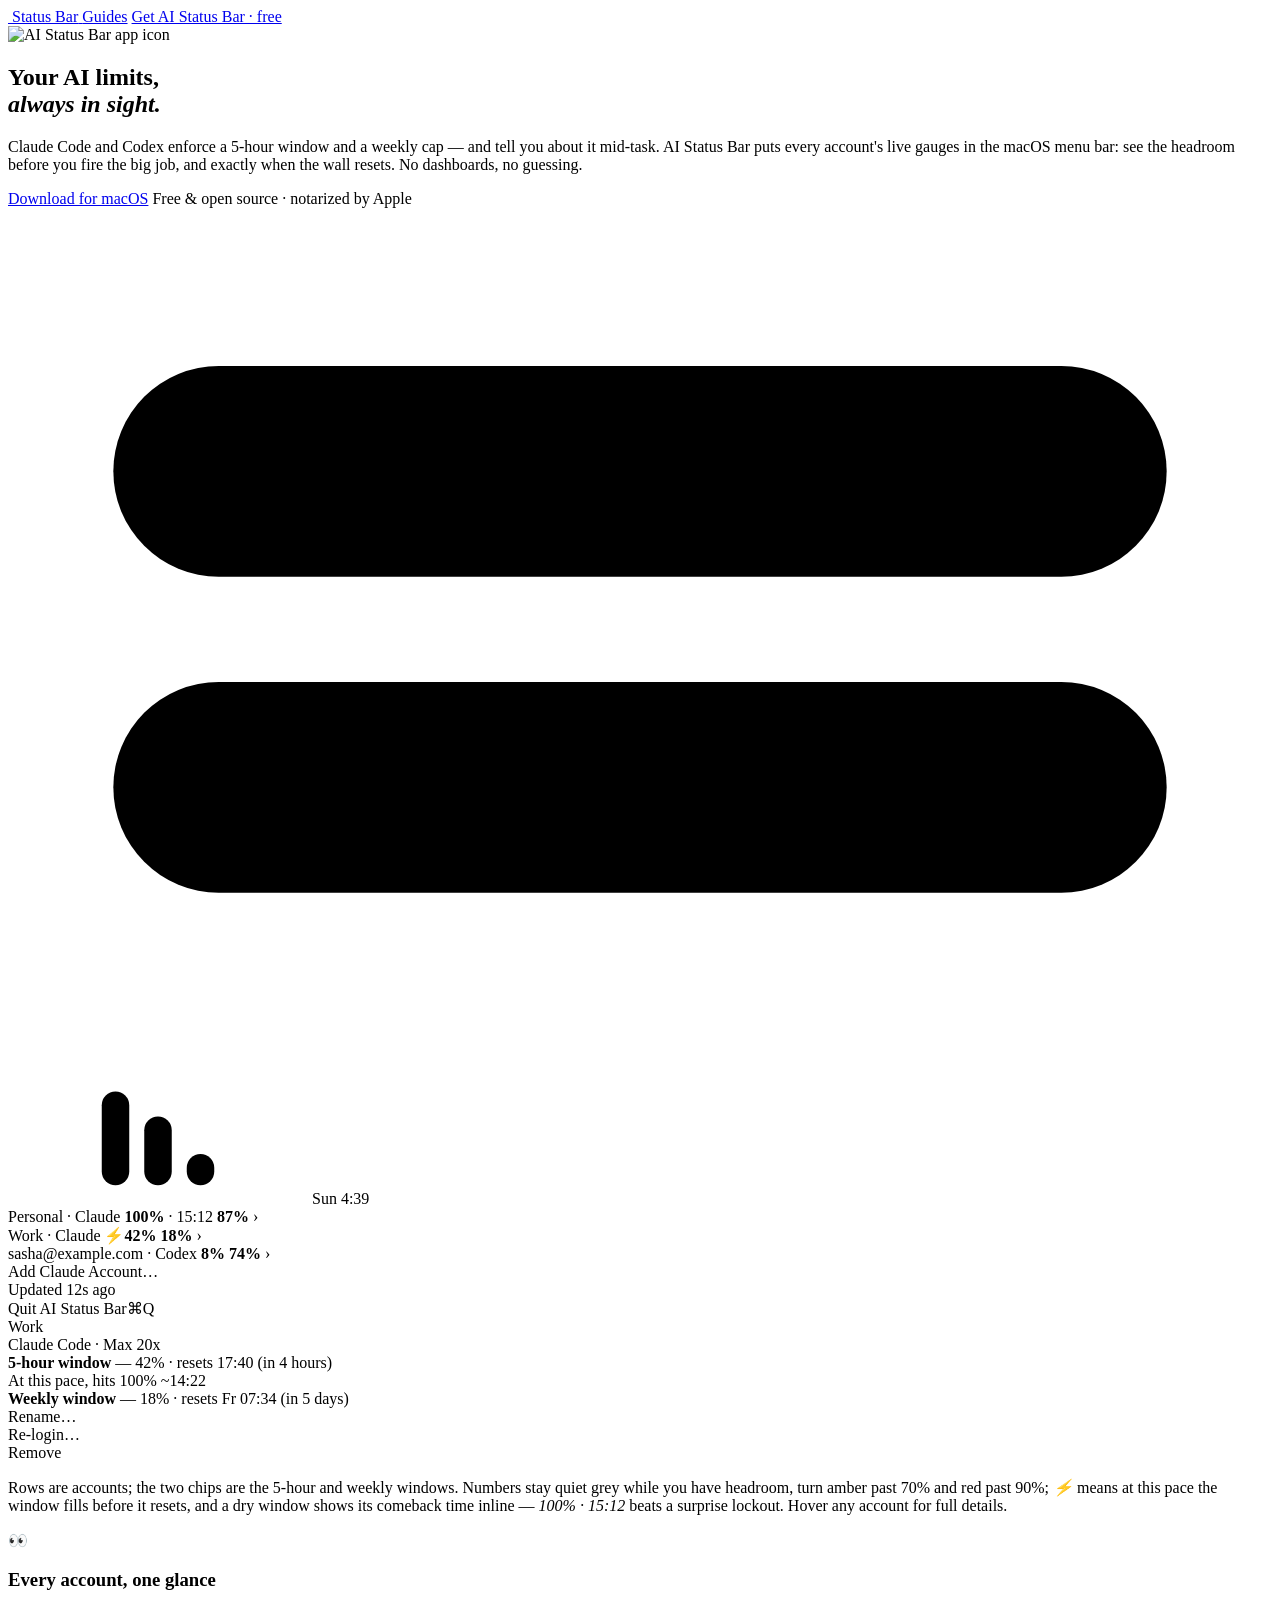
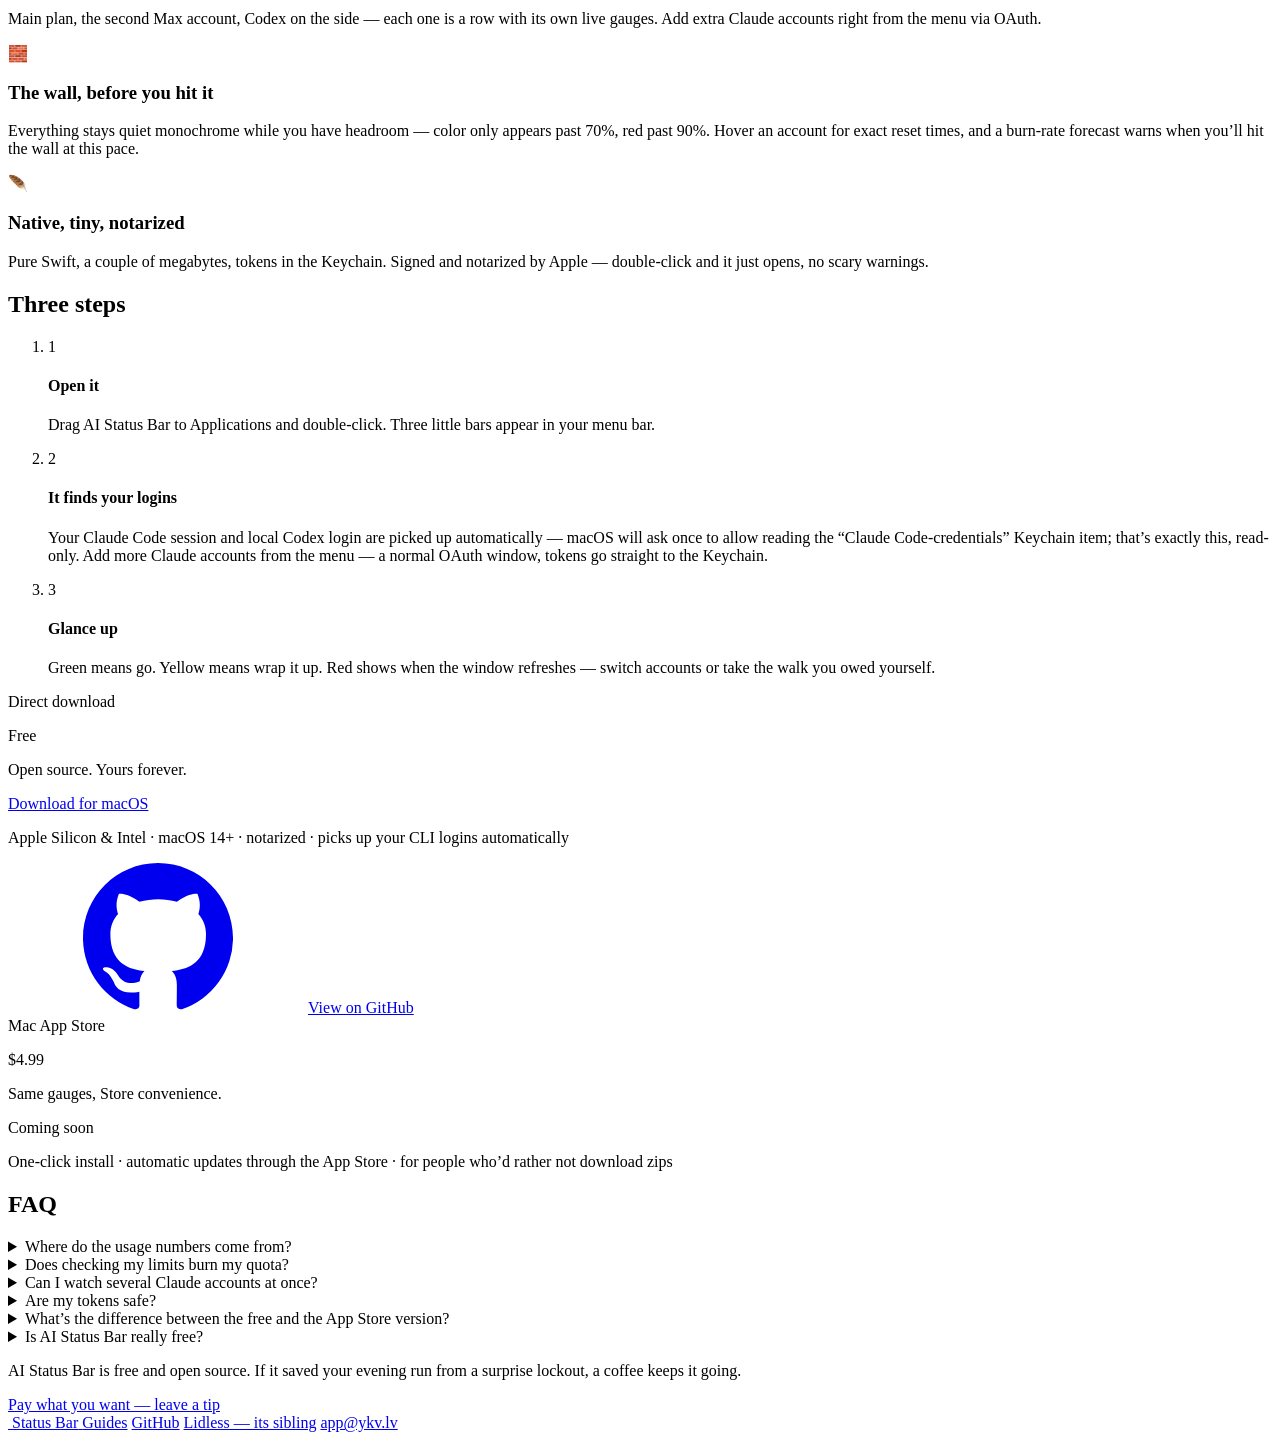
==== commit 83c9f7fb: "feat: refine website wordmark with Sora" ====
--- a/site/index.html
+++ b/site/index.html
@@ -25,7 +25,7 @@
 <link rel="apple-touch-icon" href="/apple-touch-icon.png" />
 <link rel="preconnect" href="https://fonts.googleapis.com" />
 <link rel="preconnect" href="https://fonts.gstatic.com" crossorigin />
-<link href="https://fonts.googleapis.com/css2?family=Inter:wght@400;500;600;700&family=Instrument+Serif:ital@0;1&display=swap" rel="stylesheet" />
+<link href="https://fonts.googleapis.com/css2?family=Inter:wght@400;500;600;700&family=Instrument+Serif:ital@0;1&family=Sora:wght@500&display=swap" rel="stylesheet" />
 <link rel="stylesheet" href="/styles.css" />
 <script defer src="https://stats.ykv.lv/script.js" data-website-id="6cb26f94-9604-4eef-96fb-fe29b905bd7e"></script>
 
@@ -108,7 +108,7 @@
 <header class="nav">
   <a class="brand" href="/">
     <img class="brand-mark" src="/assets/ai-mark.svg" alt="" aria-hidden="true" />
-    <span class="brand-text">AI Status <span class="brand-accent">Bar</span></span>
+    <span class="brand-text">Status Bar</span>
   </a>
   <span class="nav-links"><a href="/guides/">Guides</a></span>
   <a class="nav-buy" href="#get">Get AI Status Bar · free</a>
@@ -274,7 +274,7 @@
 <footer class="footer">
   <a class="brand brand-sm" href="/">
     <img class="brand-mark" src="/assets/ai-mark.svg" alt="" aria-hidden="true" />
-    <span class="brand-text">AI Status <span class="brand-accent">Bar</span></span>
+    <span class="brand-text">Status Bar</span>
   </a>
   <span class="footer-links">
     <a href="/guides/">Guides</a>
